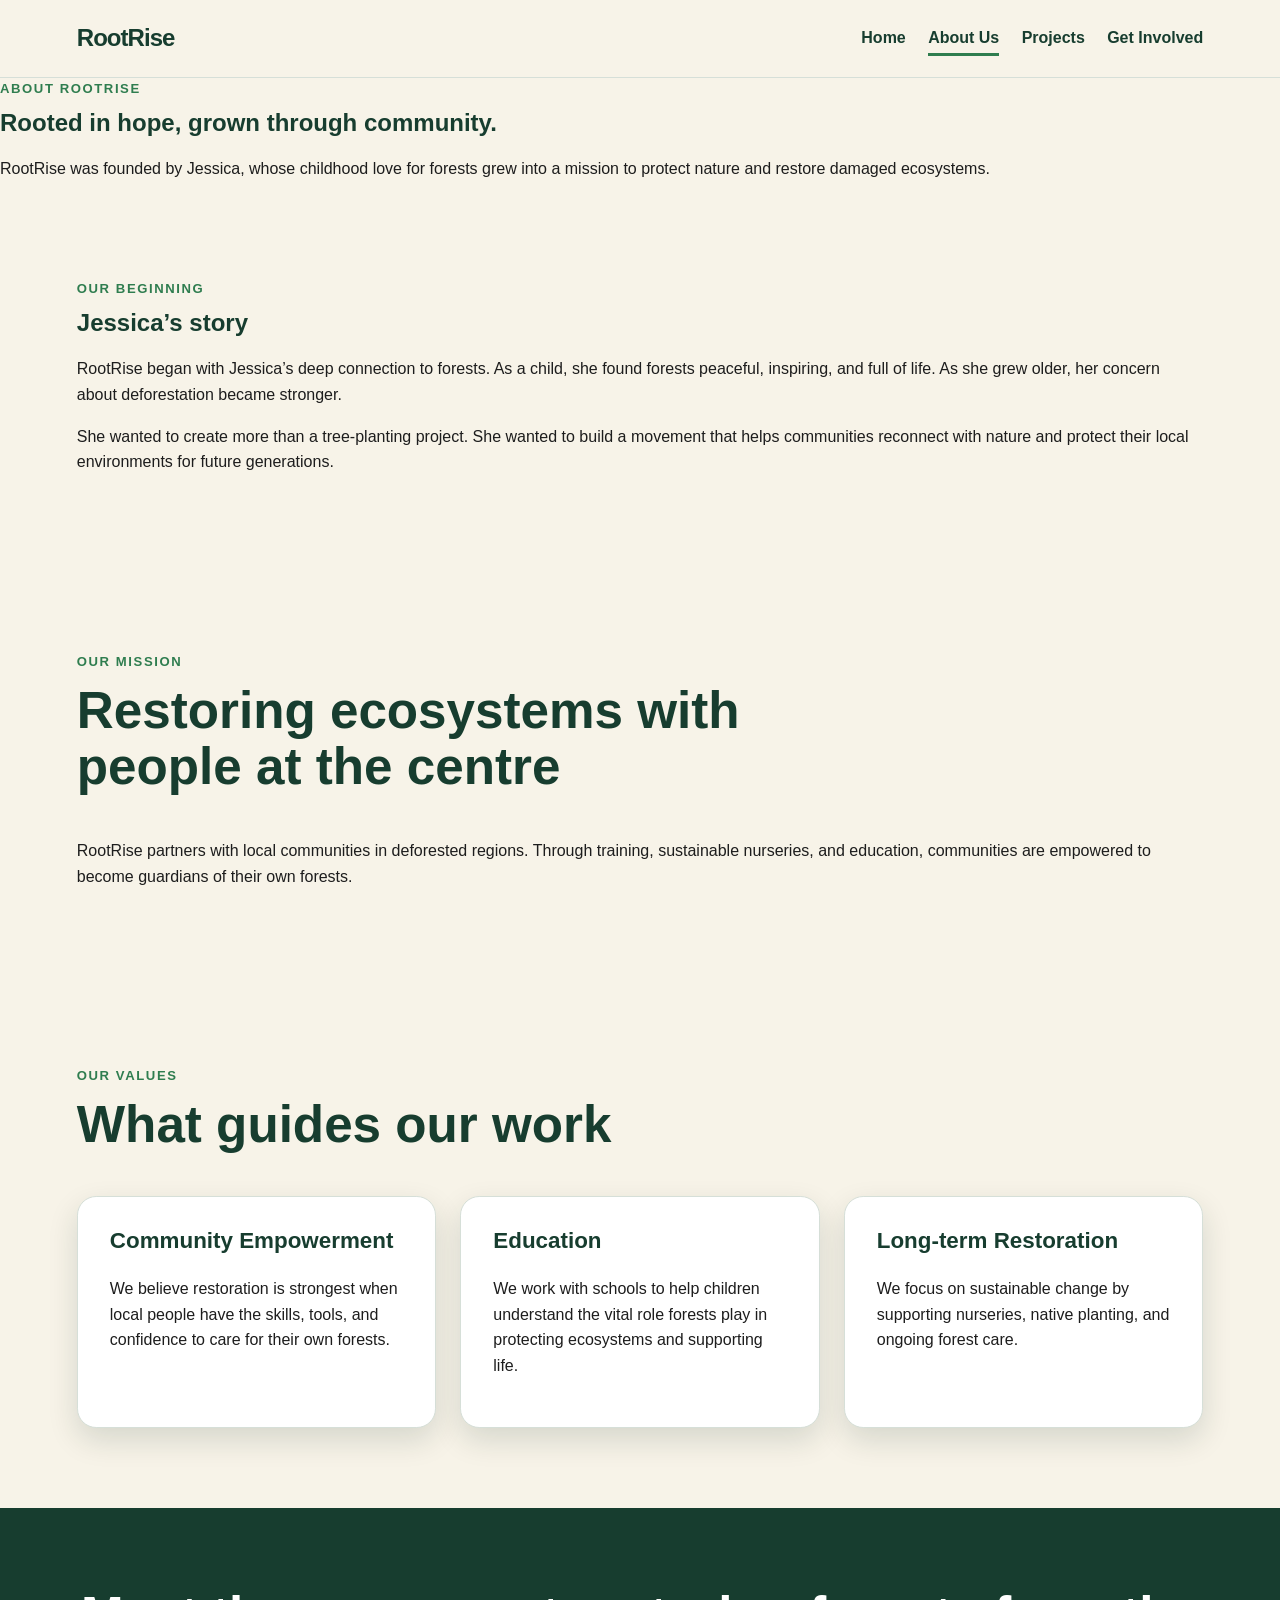
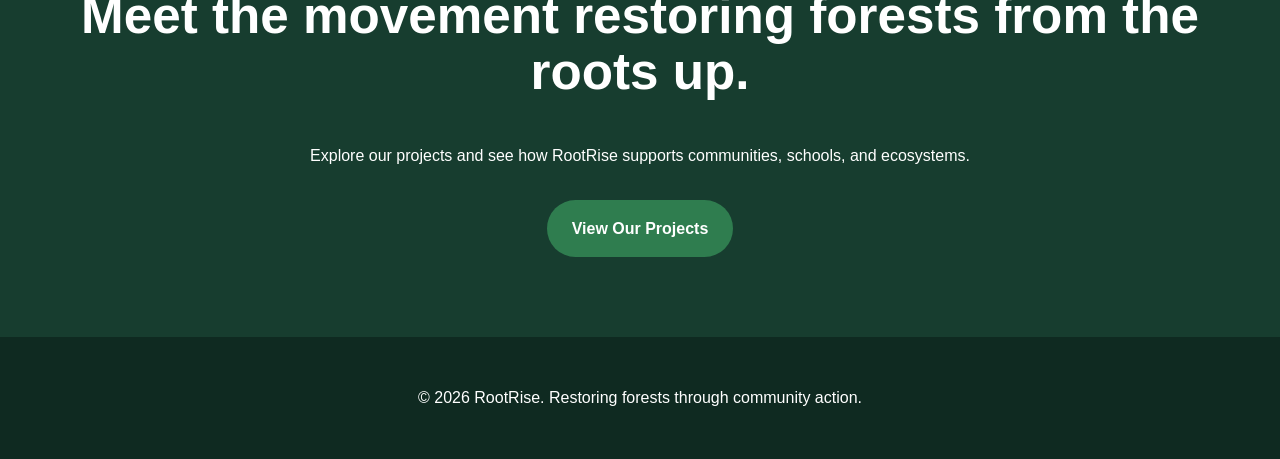
==== about.html @ f3e16358 "added about  me page" ====
<!doctype html>
<html lang="en">
  <head>
    <meta charset="UTF-8" />
    <meta name="viewport" content="width=device-width, initial-scale=1.0" />
    <meta
      name="description"
      content="Learn about RootRise, an organisation founded by Jessica to restore forests, empower communities, and educate young environmental advocates."
    />
    <title>About RootRise | Our Story and Mission</title>
    <link rel="stylesheet" href="css/style.css" />
  </head>

  <body>
    <header class="site-header">
      <a class="logo" href="index.html" aria-label="RootRise home">RootRise</a>

      <nav class="site-nav" aria-label="Main navigation">
        <ul>
          <li><a href="index.html">Home</a></li>
          <li><a class="active" href="about.html">About Us</a></li>
          <li><a href="projects.html">Projects</a></li>
          <li><a href="get-involved.html">Get Involved</a></li>
        </ul>
      </nav>
    </header>

    <main>
      <section class="page-hero">
        <p class="eyebrow">About RootRise</p>
        <h1>Rooted in hope, grown through community.</h1>
        <p>
          RootRise was founded by Jessica, whose childhood love for forests grew
          into a mission to protect nature and restore damaged ecosystems.
        </p>
      </section>

      <section class="section split-section">
        <div>
          <p class="eyebrow">Our beginning</p>
          <h2>Jessica’s story</h2>
        </div>

        <div>
          <p>
            RootRise began with Jessica’s deep connection to forests. As a
            child, she found forests peaceful, inspiring, and full of life. As
            she grew older, her concern about deforestation became stronger.
          </p>
          <p>
            She wanted to create more than a tree-planting project. She wanted
            to build a movement that helps communities reconnect with nature and
            protect their local environments for future generations.
          </p>
        </div>
      </section>

      <section class="section light-section">
        <div class="section-heading">
          <p class="eyebrow">Our mission</p>
          <h2>Restoring ecosystems with people at the centre</h2>
        </div>

        <p>
          RootRise partners with local communities in deforested regions.
          Through training, sustainable nurseries, and education, communities
          are empowered to become guardians of their own forests.
        </p>
      </section>

      <section class="section">
        <div class="section-heading">
          <p class="eyebrow">Our values</p>
          <h2>What guides our work</h2>
        </div>

        <div class="card-grid">
          <article class="card">
            <h3>Community Empowerment</h3>
            <p>
              We believe restoration is strongest when local people have the
              skills, tools, and confidence to care for their own forests.
            </p>
          </article>

          <article class="card">
            <h3>Education</h3>
            <p>
              We work with schools to help children understand the vital role
              forests play in protecting ecosystems and supporting life.
            </p>
          </article>

          <article class="card">
            <h3>Long-term Restoration</h3>
            <p>
              We focus on sustainable change by supporting nurseries, native
              planting, and ongoing forest care.
            </p>
          </article>
        </div>
      </section>

      <section class="section cta-section">
        <h2>Meet the movement restoring forests from the roots up.</h2>
        <p>
          Explore our projects and see how RootRise supports communities,
          schools, and ecosystems.
        </p>
        <a class="button primary-button" href="projects.html"
          >View Our Projects</a
        >
      </section>
    </main>

    <footer class="site-footer">
      <p>&copy; 2026 RootRise. Restoring forests through community action.</p>
    </footer>
  </body>
</html>
---- css/style.css ----
:root {
  --forest: #173d2f;
  --deep-forest: #0f2a21;
  --green: #2f7d4f;
  --light-green: #dfeee3;
  --cream: #f7f3e8;
  --earth: #8a5a32;
  --text: #1d1d1d;
  --muted-text: #4f5f55;
  --white: #ffffff;
  --border: #d6dfd8;
  --shadow: 0 12px 30px rgba(15, 42, 33, 0.14);
}

* {
  box-sizing: border-box;
}

html {
  scroll-behavior: smooth;
}

body {
  margin: 0;
  font-family: Arial, Helvetica, sans-serif;
  color: var(--text);
  background-color: var(--cream);
  line-height: 1.6;
}

img {
  max-width: 100%;
  display: block;
}

a {
  color: inherit;
}

.site-header {
  display: flex;
  justify-content: space-between;
  align-items: center;
  gap: 2rem;
  padding: 1.2rem 6%;
  background-color: var(--cream);
  border-bottom: 1px solid var(--border);
  position: sticky;
  top: 0;
  z-index: 10;
}

.logo {
  font-size: 1.5rem;
  font-weight: 800;
  color: var(--forest);
  text-decoration: none;
  letter-spacing: -0.04em;
}

.site-nav ul {
  display: flex;
  align-items: center;
  gap: 1.4rem;
  list-style: none;
  margin: 0;
  padding: 0;
}

.site-nav a {
  color: var(--forest);
  font-weight: 700;
  text-decoration: none;
  padding: 0.4rem 0;
  border-bottom: 3px solid transparent;
}

.site-nav a:hover,
.site-nav a:focus,
.site-nav a.active {
  border-bottom-color: var(--green);
}

.hero {
  min-height: 78vh;
  display: flex;
  align-items: center;
  padding: 5rem 6%;
  background:
    linear-gradient(rgba(15, 42, 33, 0.72), rgba(15, 42, 33, 0.72)),
  background-size: cover;
  background-position: center;
  color: var(--white);
}

.hero-content {
  max-width: 720px;
}

.eyebrow {
  margin: 0 0 0.7rem;
  color: var(--green);
  font-weight: 800;
  text-transform: uppercase;
  letter-spacing: 0.12em;
  font-size: 0.82rem;
}

.hero .eyebrow {
  color: var(--light-green);
}

h1,
h2,
h3 {
  margin-top: 0;
  line-height: 1.1;
  color: var(--forest);
}

.hero h1 {
  color: var(--white);
  font-size: clamp(2.5rem, 7vw, 5.4rem);
  max-width: 760px;
  margin-bottom: 1rem;
}

.hero p {
  font-size: 1.15rem;
  max-width: 620px;
}

.button-group {
  display: flex;
  gap: 1rem;
  flex-wrap: wrap;
  margin-top: 2rem;
}

.button {
  display: inline-block;
  padding: 0.85rem 1.4rem;
  border-radius: 999px;
  font-weight: 800;
  text-decoration: none;
  border: 2px solid transparent;
}

.primary-button {
  background-color: var(--green);
  color: var(--white);
}

.primary-button:hover,
.primary-button:focus {
  background-color: var(--forest);
}

.secondary-button {
  background-color: transparent;
  color: var(--white);
  border-color: var(--white);
}

.secondary-button:hover,
.secondary-button:focus {
  background-color: var(--white);
  color: var(--forest);
}

.section {
  padding: 5rem 6%;
}

.intro-section {
  max-width: 980px;
}

.section-heading {
  max-width: 720px;
  margin-bottom: 2rem;
}

.section-heading h2,
.cta-section h2 {
  font-size: clamp(2rem, 4vw, 3.2rem);
}

.card-grid {
  display: grid;
  grid-template-columns: repeat(3, 1fr);
  gap: 1.5rem;
}

.card {
  background-color: var(--white);
  border: 1px solid var(--border);
  border-radius: 1.2rem;
  padding: 2rem;
  box-shadow: var(--shadow);
}

.card h3 {
  font-size: 1.4rem;
}

.impact-section {
  background-color: var(--light-green);
}

.impact-grid {
  display: grid;
  grid-template-columns: repeat(3, 1fr);
  gap: 1.5rem;
}

.impact-grid div {
  background-color: var(--white);
  padding: 2rem;
  border-radius: 1.2rem;
  text-align: center;
  box-shadow: var(--shadow);
}

.impact-grid strong {
  display: block;
  color: var(--forest);
  font-size: 2.5rem;
}

.impact-grid span {
  color: var(--muted-text);
  font-weight: 700;
}

.cta-section {
  background-color: var(--forest);
  color: var(--white);
  text-align: center;
}

.cta-section h2 {
  color: var(--white);
}

.cta-section p {
  max-width: 680px;
  margin: 0 auto 2rem;
}

.site-footer {
  padding: 2rem 6%;
  text-align: center;
  background-color: var(--deep-forest);
  color: var(--white);
}

@media (max-width: 800px) {
  .site-header {
    align-items: flex-start;
    flex-direction: column;
  }

  .site-nav ul {
    flex-wrap: wrap;
    gap: 0.8rem 1.2rem;
  }

  .hero {
    min-height: auto;
    padding: 4rem 6%;
  }

  .card-grid,
  .impact-grid {
    grid-template-columns: 1fr;
  }
}
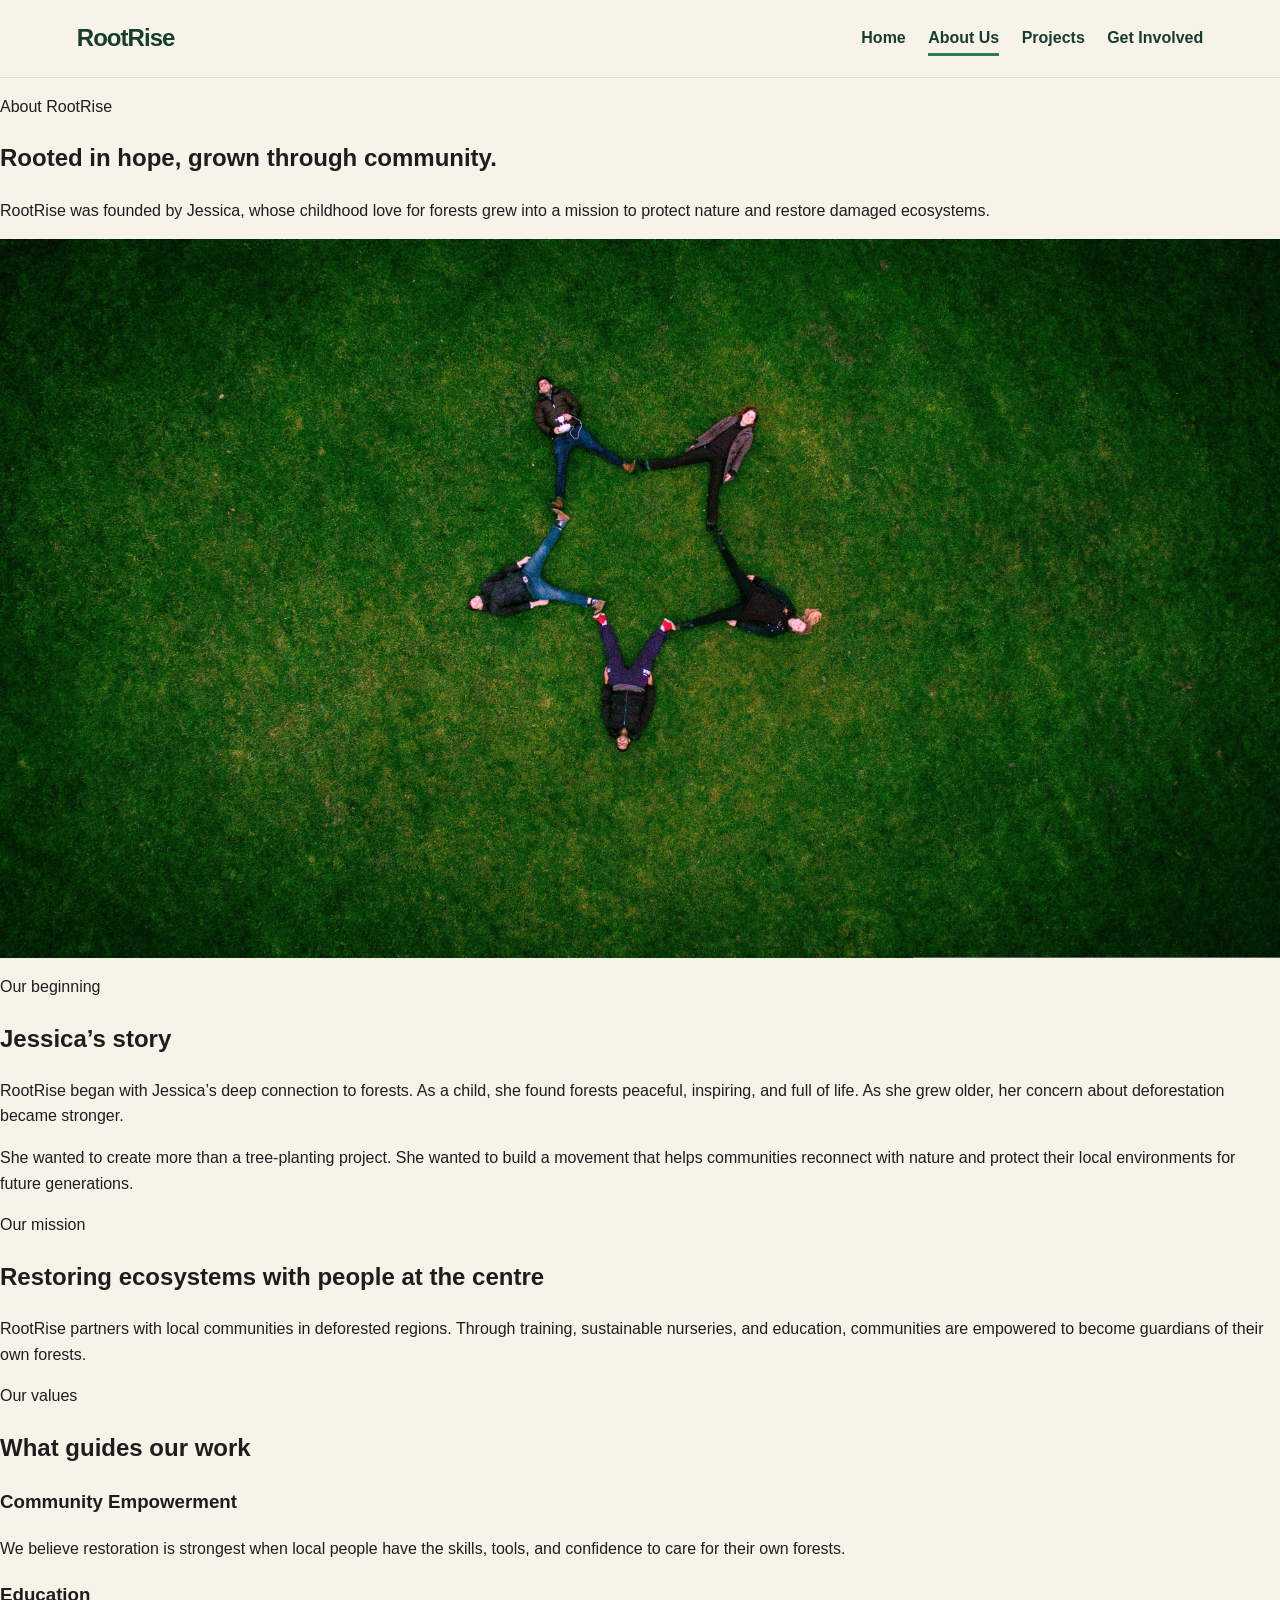
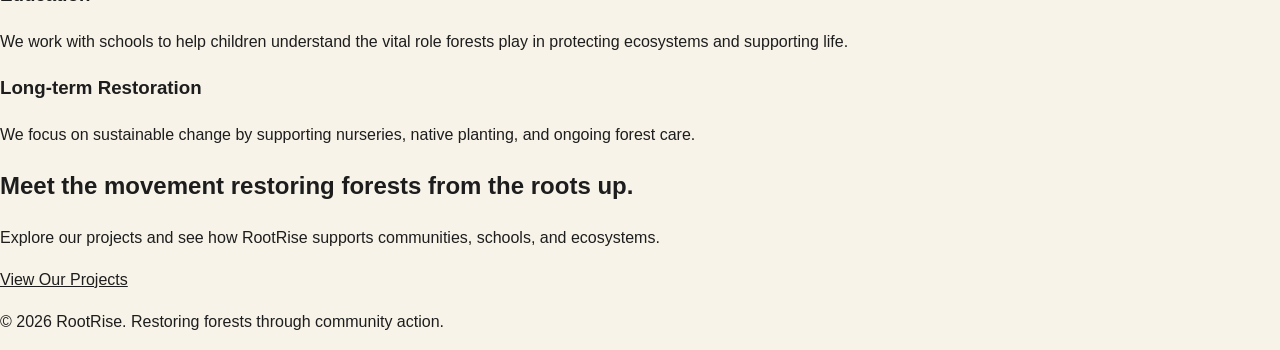
==== commit a3d6bec2: "adjusted hero" ====
--- a/about.html
+++ b/about.html
@@ -34,7 +34,12 @@
           into a mission to protect nature and restore damaged ecosystems.
         </p>
       </section>
-
+      <section class="image-banner" aria-label="Community forest image">
+        <img
+          src="images/community.jpg"
+          alt="Community members working together in a forest restoration project"
+        />
+      </section>
       <section class="section split-section">
         <div>
           <p class="eyebrow">Our beginning</p>
--- a/css/style.css
+++ b/css/style.css
@@ -45,9 +45,6 @@
   padding: 1.2rem 6%;
   background-color: var(--cream);
   border-bottom: 1px solid var(--border);
-  position: sticky;
-  top: 0;
-  z-index: 10;
 }
 
 .logo {
@@ -82,12 +79,15 @@
 }
 
 .hero {
+.hero {
   min-height: 78vh;
   display: flex;
   align-items: center;
-  padding: 5rem 6%;
+  padding: 7rem 6% 5rem;;
   background:
-    linear-gradient(rgba(15, 42, 33, 0.72), rgba(15, 42, 33, 0.72)),
+    linear-gradient(rgba(15, 42, 33, 0.76), rgba(15, 42, 33, 0.76)),
+    url("../images/forest-hero.jpg"),
+    var(--forest);
   background-size: cover;
   background-position: center;
   color: var(--white);
@@ -275,4 +275,205 @@
   .impact-grid {
     grid-template-columns: 1fr;
   }
+}
+.page-hero {
+  padding: 6rem 6%;
+  background-color: var(--forest);
+  color: var(--white);
+}
+
+.page-hero h1 {
+  max-width: 820px;
+  color: var(--white);
+  font-size: clamp(2.5rem, 6vw, 4.8rem);
+}
+
+.page-hero p {
+  max-width: 680px;
+  font-size: 1.1rem;
+}
+
+.split-section {
+  display: grid;
+  grid-template-columns: 0.8fr 1.2fr;
+  gap: 3rem;
+  align-items: start;
+}
+
+.light-section {
+  background-color: var(--light-green);
+}
+
+.light-section > p {
+  max-width: 850px;
+}
+
+@media (max-width: 800px) {
+  .split-section {
+    grid-template-columns: 1fr;
+  }
+}
+.project-list {
+  display: grid;
+  gap: 1.5rem;
+}
+
+.project-card {
+  display: grid;
+  grid-template-columns: auto 1fr;
+  gap: 1.5rem;
+  padding: 2rem;
+  background-color: var(--white);
+  border: 1px solid var(--border);
+  border-radius: 1.2rem;
+  box-shadow: var(--shadow);
+}
+
+.project-number {
+  margin: 0;
+  width: 3.3rem;
+  height: 3.3rem;
+  display: grid;
+  place-items: center;
+  border-radius: 50%;
+  background-color: var(--light-green);
+  color: var(--forest);
+  font-weight: 900;
+}
+
+.project-card h3 {
+  font-size: 1.6rem;
+}
+
+@media (max-width: 600px) {
+  .project-card {
+    grid-template-columns: 1fr;
+  }
+}
+.contact-section {
+  display: grid;
+  grid-template-columns: 0.85fr 1.15fr;
+  gap: 3rem;
+  align-items: start;
+}
+
+.contact-form {
+  background-color: var(--white);
+  padding: 2rem;
+  border-radius: 1.2rem;
+  border: 1px solid var(--border);
+  box-shadow: var(--shadow);
+}
+
+.form-row {
+  display: grid;
+  gap: 0.4rem;
+  margin-bottom: 1.2rem;
+}
+
+label {
+  color: var(--forest);
+  font-weight: 800;
+}
+
+input,
+select,
+textarea {
+  width: 100%;
+  font: inherit;
+  padding: 0.9rem 1rem;
+  border: 2px solid var(--border);
+  border-radius: 0.7rem;
+  background-color: var(--white);
+  color: var(--text);
+}
+
+textarea {
+  resize: vertical;
+}
+
+input:focus,
+select:focus,
+textarea:focus,
+.button:focus,
+.site-nav a:focus,
+.logo:focus {
+  outline: 3px solid var(--earth);
+  outline-offset: 3px;
+}
+
+button {
+  cursor: pointer;
+}
+
+@media (max-width: 800px) {
+  .contact-section {
+    grid-template-columns: 1fr;
+  }
+}
+
+@media (max-width: 600px) {
+  .site-header {
+    padding: 1rem 5%;
+  }
+
+  .site-nav ul {
+    flex-direction: column;
+    align-items: flex-start;
+  }
+
+  .hero,
+  .page-hero,
+  .section {
+    padding: 3.5rem 5%;
+  }
+
+  .hero h1,
+  .page-hero h1 {
+    font-size: clamp(2.2rem, 12vw, 3.4rem);
+  }
+
+  .section-heading h2,
+  .cta-section h2 {
+    font-size: clamp(1.8rem, 9vw, 2.6rem);
+  }
+
+  .button-group {
+    flex-direction: column;
+    align-items: flex-start;
+  }
+
+  .button {
+    text-align: center;
+  }
+
+  .impact-grid div,
+  .card,
+  .project-card,
+  .contact-form {
+    padding: 1.5rem;
+  }
+}
+.image-banner {
+  padding: 4rem 6% 0;
+  background-color: var(--cream);
+}
+
+.image-banner img {
+  width: 100%;
+  max-height: 480px;
+  object-fit: cover;
+  border-radius: 1.5rem;
+  box-shadow: var(--shadow);
+}
+
+@media (max-width: 600px) {
+  .image-banner {
+    padding: 2rem 5% 0;
+  }
+
+  .image-banner img {
+    max-height: 300px;
+    border-radius: 1rem;
+  }
 }
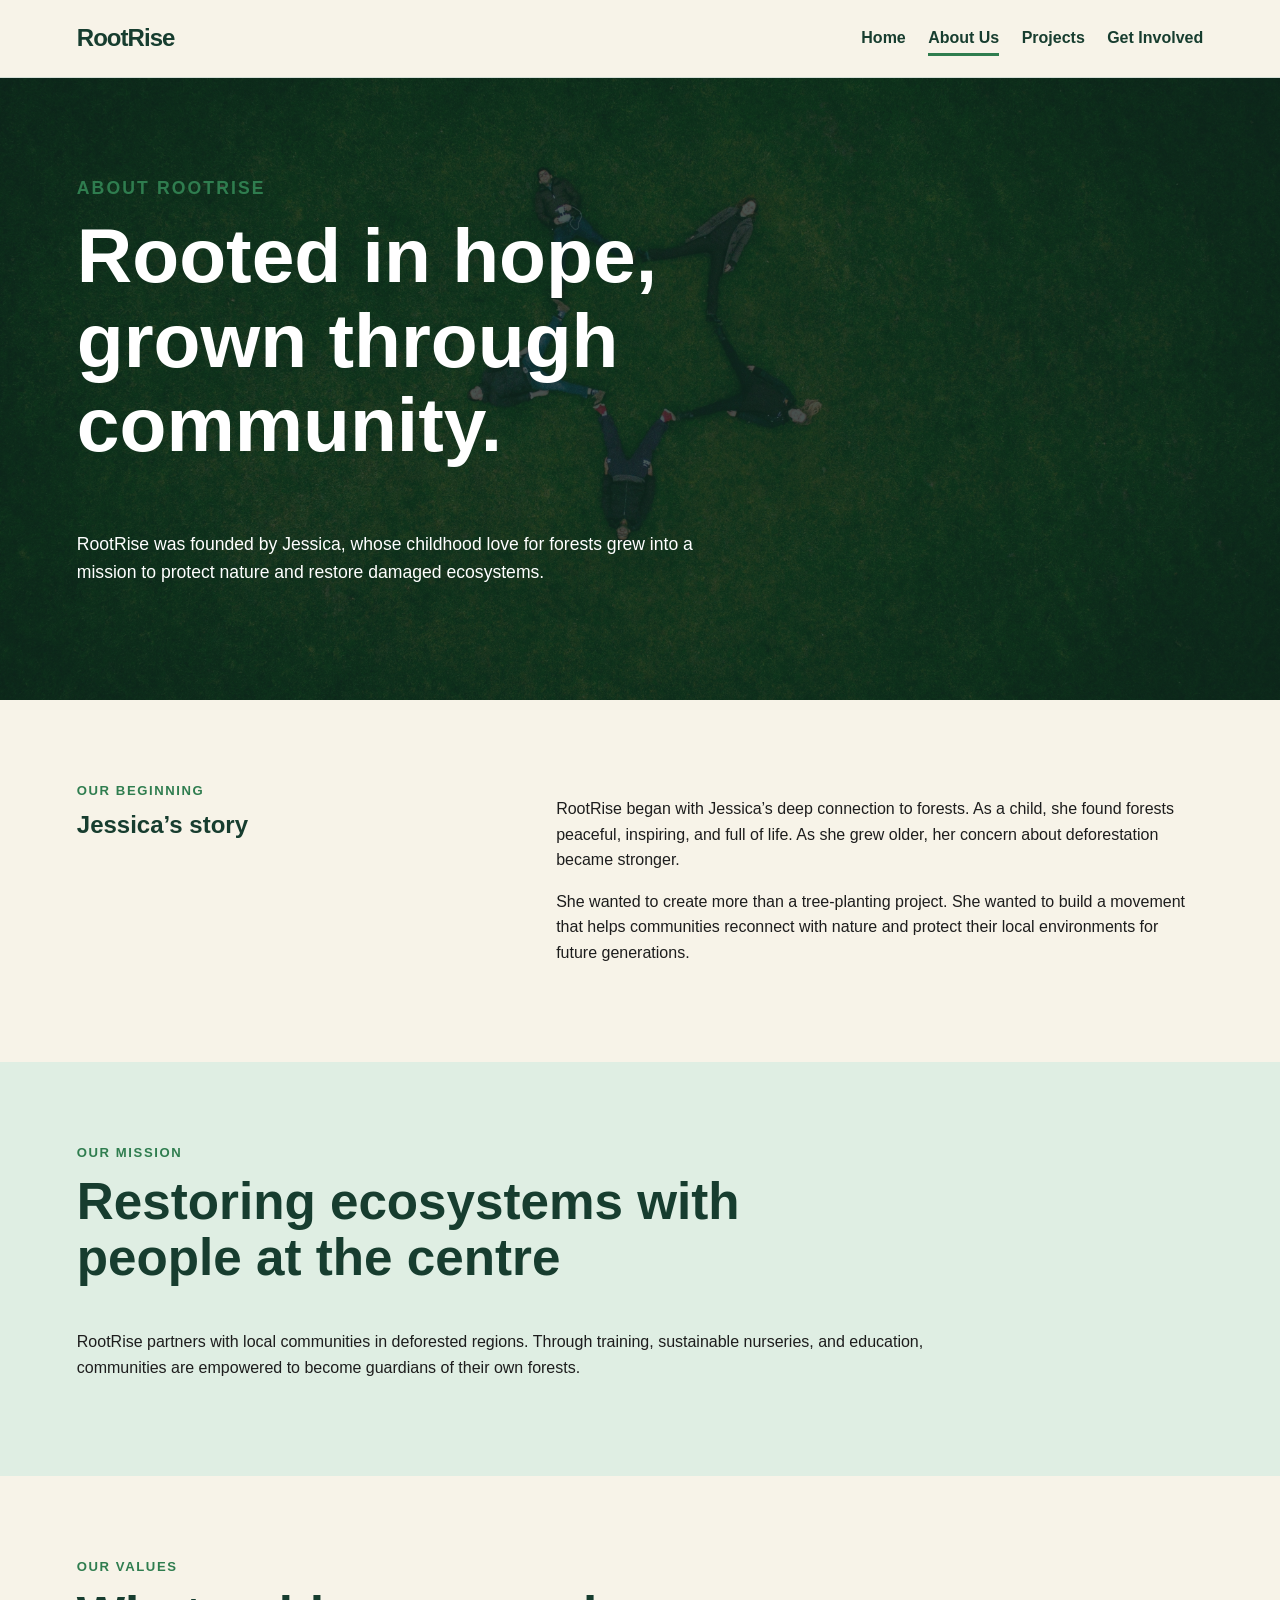
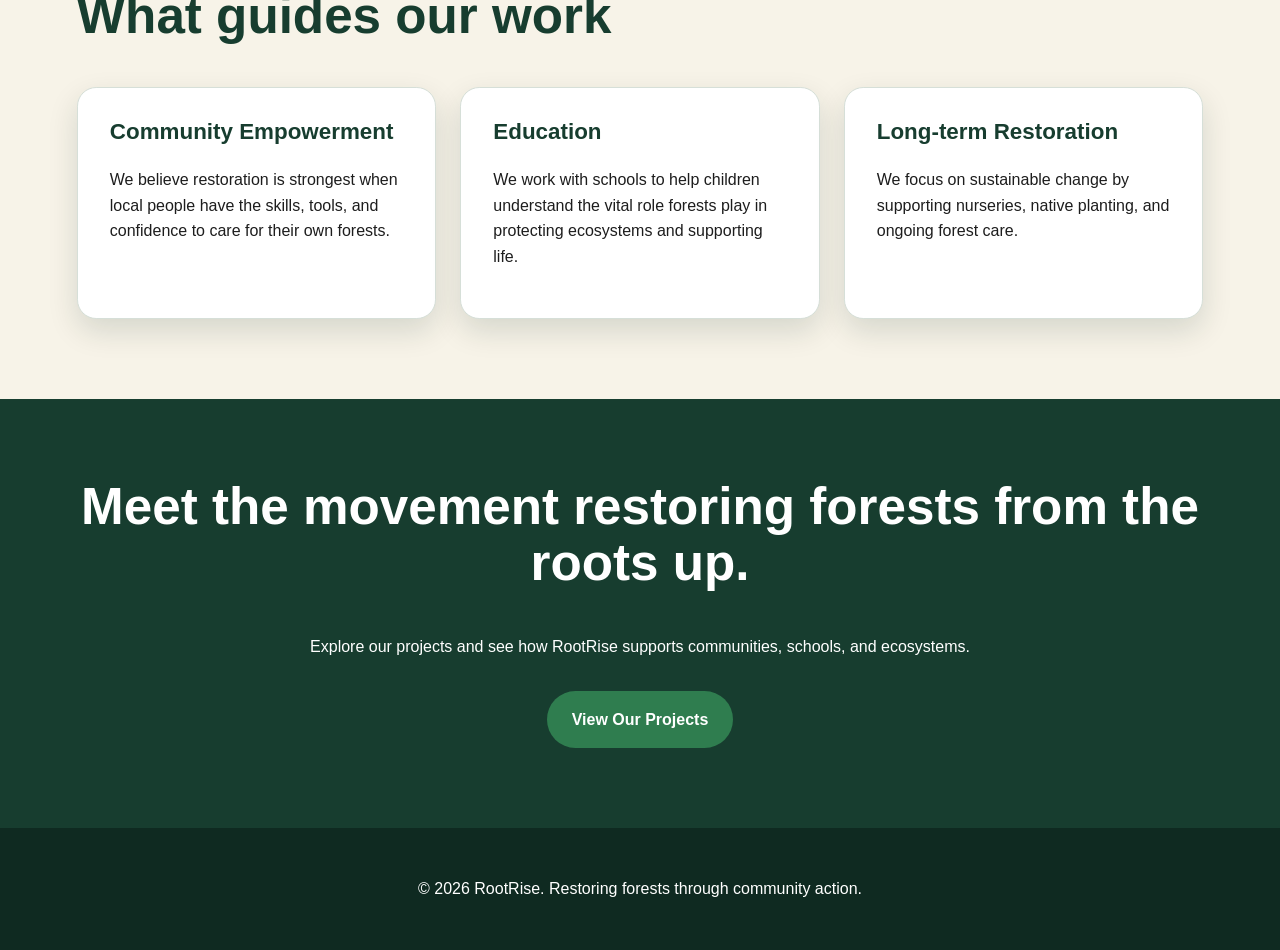
==== commit df6d5ad4: "fioxed hero background images" ====
--- a/about.html
+++ b/about.html
@@ -26,19 +26,13 @@
     </header>
 
     <main>
-      <section class="page-hero">
+      <section class="page-hero about-hero">
         <p class="eyebrow">About RootRise</p>
         <h1>Rooted in hope, grown through community.</h1>
         <p>
           RootRise was founded by Jessica, whose childhood love for forests grew
           into a mission to protect nature and restore damaged ecosystems.
         </p>
-      </section>
-      <section class="image-banner" aria-label="Community forest image">
-        <img
-          src="images/community.jpg"
-          alt="Community members working together in a forest restoration project"
-        />
       </section>
       <section class="section split-section">
         <div>
--- a/css/style.css
+++ b/css/style.css
@@ -79,11 +79,10 @@
 }
 
 .hero {
-.hero {
   min-height: 78vh;
   display: flex;
   align-items: center;
-  padding: 7rem 6% 5rem;;
+  padding: 5rem 6%;
   background:
     linear-gradient(rgba(15, 42, 33, 0.76), rgba(15, 42, 33, 0.76)),
     url("../images/forest-hero.jpg"),
@@ -476,4 +475,30 @@
     max-height: 300px;
     border-radius: 1rem;
   }
+}
+.about-hero {
+  background:
+    linear-gradient(rgba(15, 42, 33, 0.76), rgba(15, 42, 33, 0.76)),
+    url("../images/community.jpg"),
+    var(--forest);
+  background-size: cover;
+  background-position: center;
+}
+
+.projects-hero {
+  background:
+    linear-gradient(rgba(15, 42, 33, 0.76), rgba(15, 42, 33, 0.76)),
+    url("../images/nursery.jpg"),
+    var(--forest);
+  background-size: cover;
+  background-position: center;
+}
+
+.involved-hero {
+  background:
+    linear-gradient(rgba(15, 42, 33, 0.76), rgba(15, 42, 33, 0.76)),
+    url("../images/seedlings.jpg"),
+    var(--forest);
+  background-size: cover;
+  background-position: center;
 }
